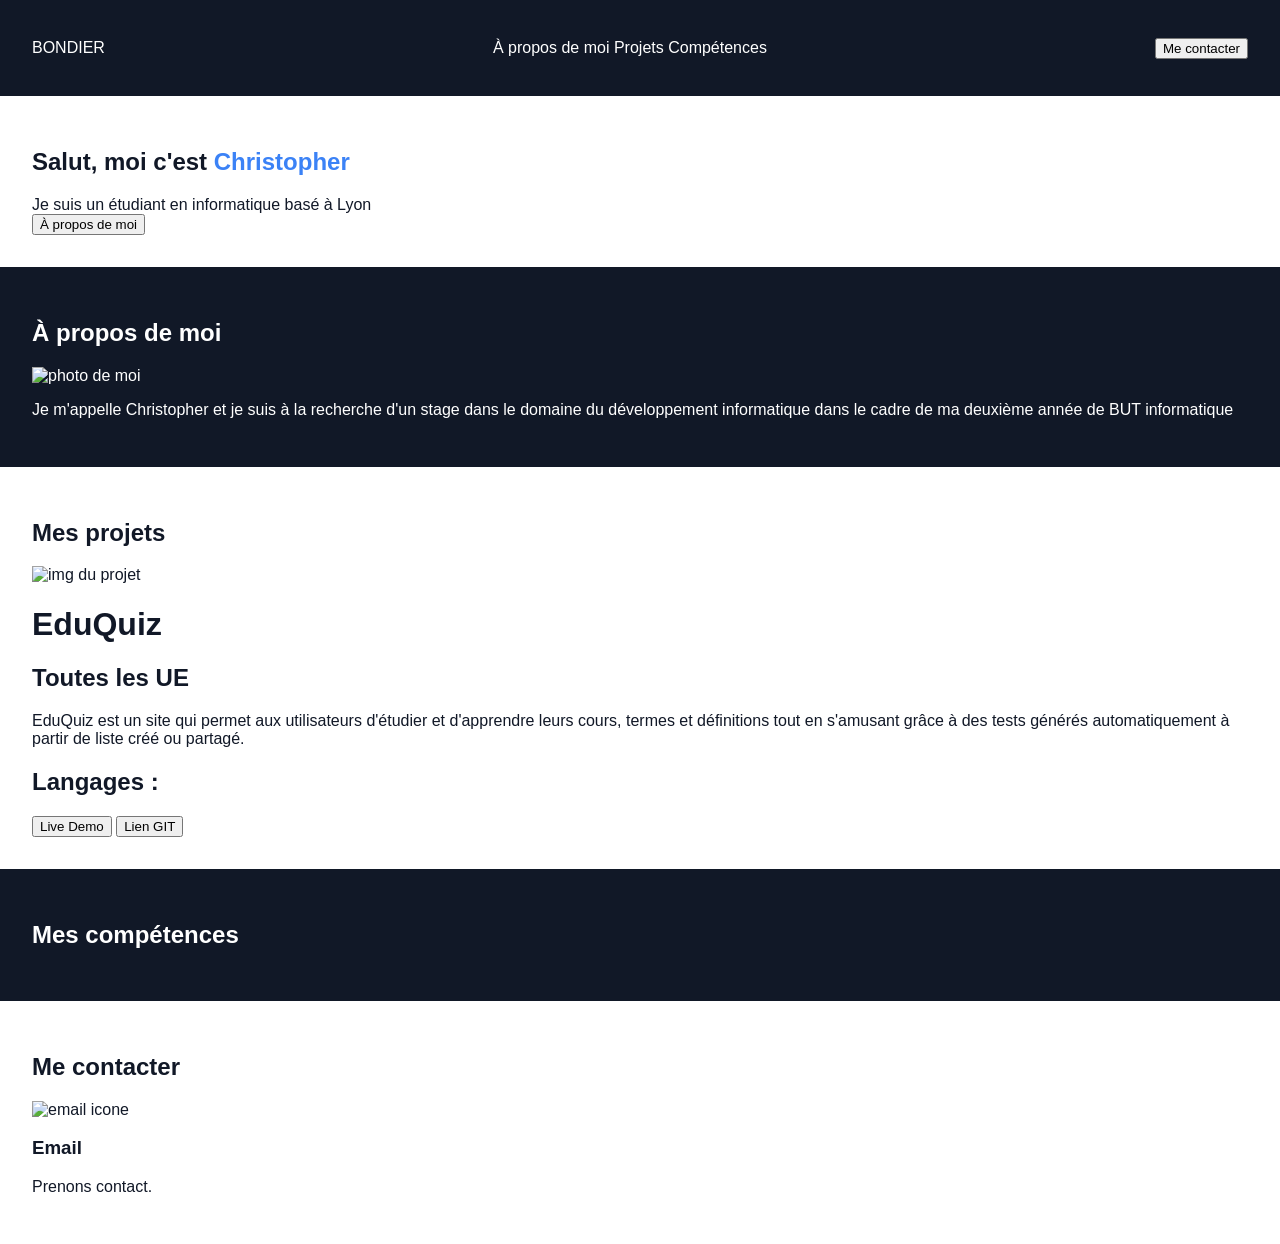
==== portfolio.html @ 9612231e "squelette" ====
<!DOCTYPE html>
<html lang="en">
<head>
    <meta charset="UTF-8">
    <link rel="icon" type="image/x-icon" href="logo.ico">
    <meta name="viewport" content="width=device-width, initial-scale=1.0">
    <link rel="stylesheet" href="style.css">
    <title>Christopher BONDIER</title>
</head>
<body>
    <div id="header" class="section">
        <div id="nom_header">
            <label>BONDIER</label>
        </div>
        <div id="lien_header">
            <label>À propos de moi</label>
            <label>Projets</label>
            <label>Compétences</label>
        </div>
        <div id="bouton_header">
            <button>Me contacter</button>
        </div>
    </div>

    <div id="presentation" class="section">
            <div>
                <div>
                    <h2>Salut, moi c'est <span class="blue">Christopher</span></h2>
                </div>
                <div>
                    Je suis un étudiant en informatique basé à Lyon
                </div>
                <div>
                    <button>À propos de moi</button>
                </div>
                
            </div>
    </div>

    <div id="a_propos" class="section">
        <h2>À propos de moi</h2>
        <div>
            <img alt="photo de moi">
            <p>Je m'appelle Christopher et je suis à la recherche d'un stage dans le domaine du développement informatique dans le cadre de ma deuxième année de BUT informatique </p>
        </div>
    </div>

    <div id="projets" class="section">
        <h2>Mes projets</h2>
        <div>
            <div class="projet">
                <img alt="img du projet">
                <h1>EduQuiz</h1>
                <h2>Toutes les UE</h2>
                <p>EduQuiz est un site qui permet aux utilisateurs d'étudier et d'apprendre leurs cours, termes et définitions tout en s'amusant grâce à des tests générés automatiquement à partir de liste créé ou partagé.</p>
                <div>
                    <h2>Langages :</h2>
                </div>
                <div>
                    <button>Live Demo</button>
                    <button>Lien GIT</button>
                </div>
            </div>
        </div>
    </div>

    <div id="competences" class="section">
        <h2>Mes compétences</h2>
    </div>
    
    <div id="contact" class="section">
        <h2>Me contacter</h2>
        <div>
            <div>
                <div>
                    <img alt="email icone">
                    <h3>Email</h3>
                </div>
                <p>Prenons contact.</p>
            </div>
        </div>

    </div>

</body>
</html>
---- style.css ----
:root {
  --color-white: #ffff;
  --color-dark-blue: #111827;
  --color-light-blue: #3b82f6;
}

body {
  padding: 0;
  margin: 0;
  font-family: "Arial", sans-serif;
}

.section:nth-child(odd) {
  background-color: var(--color-dark-blue);
  color: var(--color-white);
}

.section:nth-child(even) {
  background-color: var(--color-white);
  color: var(--color-dark-blue);
}

.section {
  padding: 2rem;
}

#header {
  display: flex;
  flex-direction: row;
  align-items: center;
  justify-content: space-between;
  height: 2rem;
}

.blue {
  color: var(--color-light-blue);
}
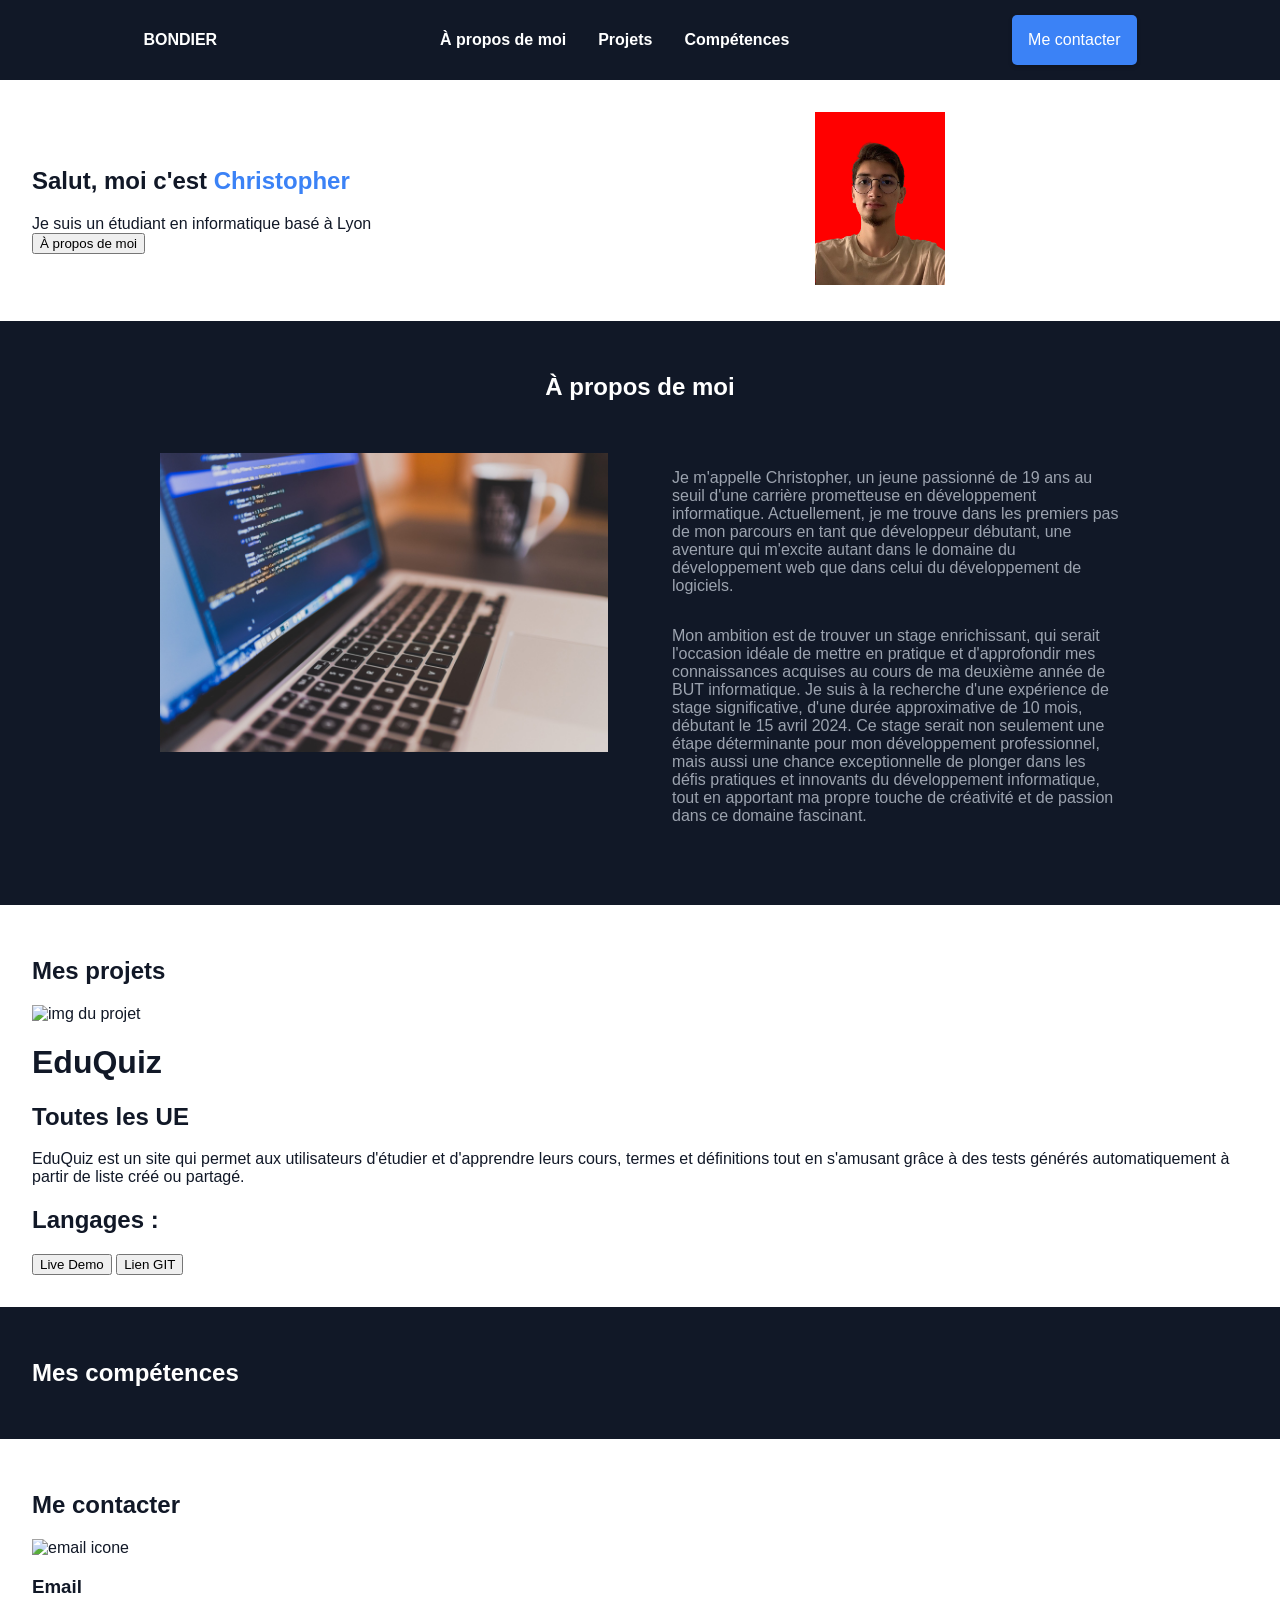
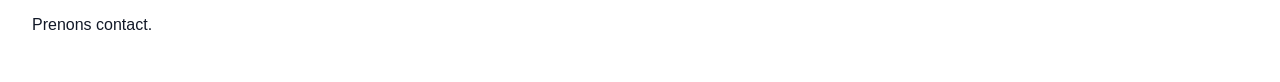
==== commit 45463200: "partie "a propos"" ====
--- a/portfolio.html
+++ b/portfolio.html
@@ -5,6 +5,7 @@
     <link rel="icon" type="image/x-icon" href="logo.ico">
     <meta name="viewport" content="width=device-width, initial-scale=1.0">
     <link rel="stylesheet" href="style.css">
+    <script src="portfolio.js" defer></script>
     <title>Christopher BONDIER</title>
 </head>
 <body>
@@ -13,9 +14,9 @@
             <label>BONDIER</label>
         </div>
         <div id="lien_header">
-            <label>À propos de moi</label>
-            <label>Projets</label>
-            <label>Compétences</label>
+            <label id="lien_a_propos">À propos de moi</label>
+            <label id="lien_projets">Projets</label>
+            <label id="lien_competences">Compétences</label>
         </div>
         <div id="bouton_header">
             <button>Me contacter</button>
@@ -23,7 +24,7 @@
     </div>
 
     <div id="presentation" class="section">
-            <div>
+            <div class="presentation_partie">
                 <div>
                     <h2>Salut, moi c'est <span class="blue">Christopher</span></h2>
                 </div>
@@ -35,13 +36,21 @@
                 </div>
                 
             </div>
+            <div class="presentation_partie">
+                <img src="moi.png" alt="image de moi" id="presentation_img">
+            </div>
     </div>
 
     <div id="a_propos" class="section">
         <h2>À propos de moi</h2>
         <div>
-            <img alt="photo de moi">
-            <p>Je m'appelle Christopher et je suis à la recherche d'un stage dans le domaine du développement informatique dans le cadre de ma deuxième année de BUT informatique </p>
+            <div>
+                <img alt="photo d'un ordinateur" src="coding-924920_1920.jpg" id="a_propos_img">
+            </div>
+            <divi id="a_propos_txt">
+                <p >Je m'appelle Christopher, un jeune passionné de 19 ans au seuil d'une carrière prometteuse en développement informatique. Actuellement, je me trouve dans les premiers pas de mon parcours en tant que développeur débutant, une aventure qui m'excite autant dans le domaine du développement web que dans celui du développement de logiciels.</p>
+                <p>Mon ambition est de trouver un stage enrichissant, qui serait l'occasion idéale de mettre en pratique et d'approfondir mes connaissances acquises au cours de ma deuxième année de BUT informatique. Je suis à la recherche d'une expérience de stage significative, d'une durée approximative de 10 mois, débutant le 15 avril 2024. Ce stage serait non seulement une étape déterminante pour mon développement professionnel, mais aussi une chance exceptionnelle de plonger dans les défis pratiques et innovants du développement informatique, tout en apportant ma propre touche de créativité et de passion dans ce domaine fascinant.</p>
+            </divi>     
         </div>
     </div>
 
--- a/style.css
+++ b/style.css
@@ -1,13 +1,27 @@
 :root {
   --color-white: #ffff;
   --color-dark-blue: #111827;
+  --color-blue: #1d4ed8;
   --color-light-blue: #3b82f6;
+  --color-grey: rgb(156 163 175);
+}
+
+html,
+body {
+  scroll-behavior: smooth;
 }
 
 body {
   padding: 0;
   margin: 0;
-  font-family: "Arial", sans-serif;
+  font-family: "ui-sans-serif", sans-serif;
+  width: 100%;
+}
+
+*,
+*::before,
+*::after {
+  box-sizing: border-box;
 }
 
 .section:nth-child(odd) {
@@ -28,10 +42,100 @@
   display: flex;
   flex-direction: row;
   align-items: center;
+  justify-content: space-around;
+  height: 5rem;
+  font-weight: bold;
+}
+
+#header > div > label:hover {
+  cursor: pointer;
+  color: var(--color-light-blue);
+}
+
+#bouton_header > button {
+  background-color: var(--color-light-blue);
+  border-radius: 5px;
+  padding: 1rem;
+  color: var(--color-white);
+  border: none;
+  font-size: 1rem;
+  transition: background-color 0.3s, box-shadow 0.3s;
+  box-shadow: 0 2px 4px rgba(0, 0, 0, 0.2);
+}
+
+#bouton_header > button:hover {
+  background-color: var(--color-blue);
+  box-shadow: 0 4px 8px rgba(0, 0, 0, 0.3);
+}
+
+#lien_header {
+  gap: 2rem;
+  display: flex;
   justify-content: space-between;
-  height: 2rem;
 }
 
 .blue {
   color: var(--color-light-blue);
 }
+
+#presentation {
+  display: flex;
+  flex-direction: row;
+  align-items: center;
+  justify-content: space-between;
+}
+
+#presentation_img {
+  width: 30%;
+  background-color: red;
+}
+
+#a_propos {
+  display: flex;
+  flex-direction: column;
+  align-items: center;
+  justify-content: center;
+}
+
+#a_propos > div {
+  display: grid;
+  grid-template-columns: 1fr 1fr;
+  max-width: 64rem;
+}
+
+#a_propos_txt {
+  display: flex;
+  flex-direction: column;
+  padding: 2rem;
+  margin-right: auto;
+  text-justify: auto;
+  color: var(--color-grey);
+}
+
+#a_propos_img {
+  width: 100%;
+  display: flex;
+  padding: 2rem;
+  margin-left: auto;
+}
+
+@media screen and (max-width: 1000px) {
+  #a_propos > div {
+    display: flex;
+    flex-direction: column;
+    align-items: center;
+    justify-content: center;
+  }
+
+  #a_propos_img {
+    margin-right: auto;
+    margin-left: auto;
+    width: 90%;
+    display: flex;
+    align-self: center;
+  }
+
+  #a_propos_txt {
+    width: 100%;
+  }
+}
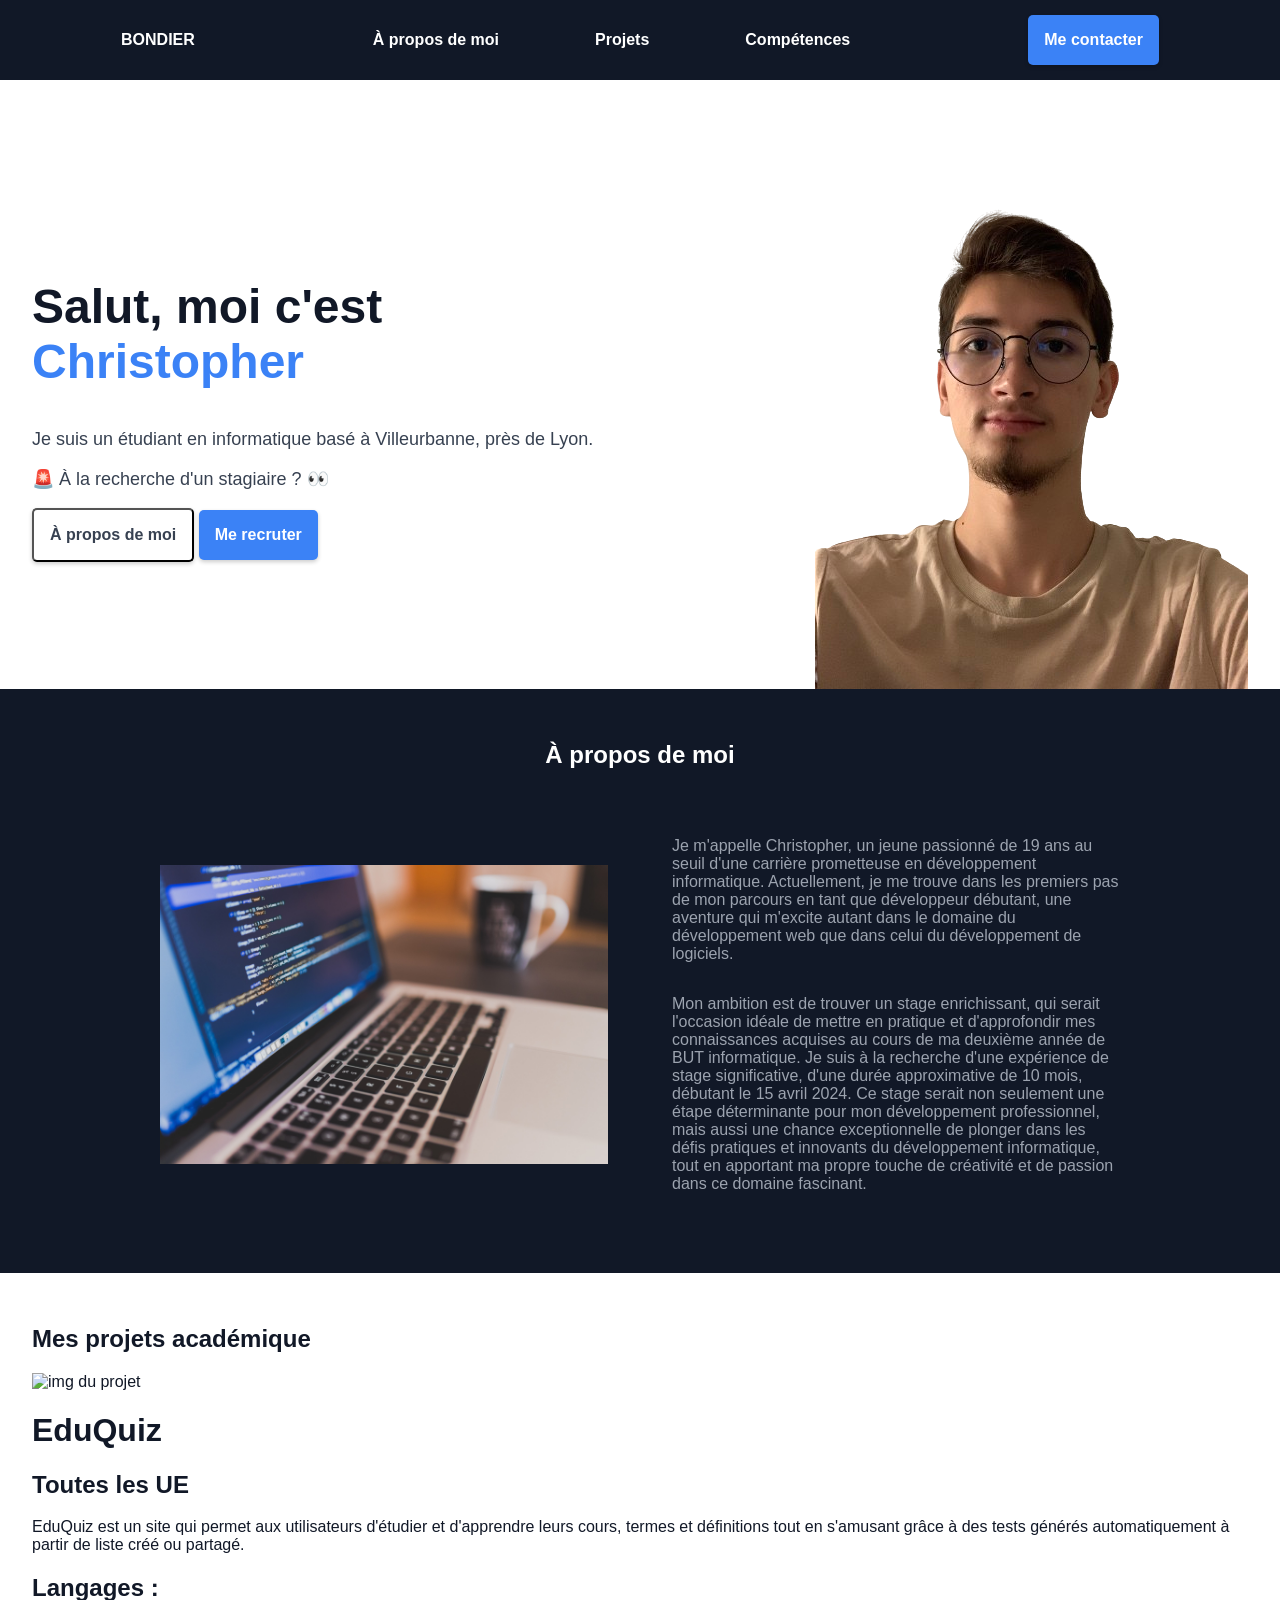
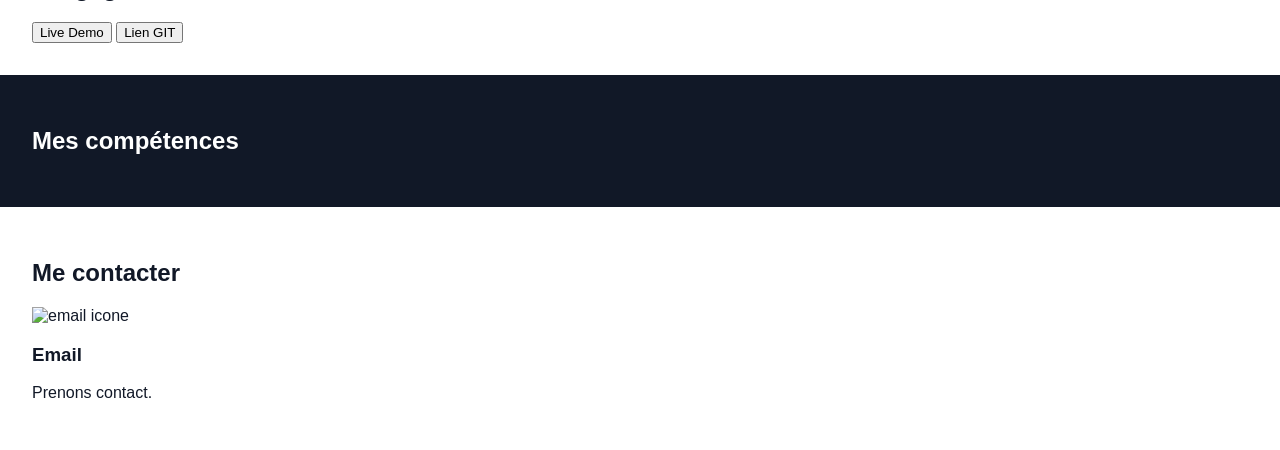
==== commit ce637861: "header responsive" ====
--- a/portfolio.html
+++ b/portfolio.html
@@ -1,95 +1,139 @@
 <!DOCTYPE html>
 <html lang="en">
-<head>
-    <meta charset="UTF-8">
-    <link rel="icon" type="image/x-icon" href="logo.ico">
-    <meta name="viewport" content="width=device-width, initial-scale=1.0">
-    <link rel="stylesheet" href="style.css">
+  <head>
+    <meta charset="UTF-8" />
+    <link rel="icon" type="image/x-icon" href="logo.ico" />
+    <meta name="viewport" content="width=device-width, initial-scale=1.0" />
+    <link rel="stylesheet" href="style.css" />
+    <link
+      rel="stylesheet"
+      type="text/css"
+      href="https://cdnjs.cloudflare.com/ajax/libs/font-awesome/6.1.2/css/all.min.css"
+    />
     <script src="portfolio.js" defer></script>
     <title>Christopher BONDIER</title>
-</head>
-<body>
+  </head>
+  <body>
     <div id="header" class="section">
-        <div id="nom_header">
-            <label>BONDIER</label>
+      <div id="nom_header">
+        <label>BONDIER</label>
+      </div>
+      <div id="lien_header">
+        <label class="lien_a_propos">À propos de moi</label>
+        <label class="lien_projets">Projets</label>
+        <label class="lien_competences">Compétences</label>
+      </div>
+      <div id="bouton_header">
+        <button class="lien_contact">Me contacter</button>
+      </div>
+      <div id="menu">
+        <i class="fa-solid fa-bars" id="menu-open"></i>
+        <div id="sidebar">
+          <i class="fa-solid fa-xmark" id="menu-close"></i>
+          <label class="lien_a_propos">À propos de moi</label>
+          <label class="lien_projets">Projets</label>
+          <label class="lien_competences">Compétences</label>
+          <button class="lien_contact">Me contacter</button>
         </div>
-        <div id="lien_header">
-            <label id="lien_a_propos">À propos de moi</label>
-            <label id="lien_projets">Projets</label>
-            <label id="lien_competences">Compétences</label>
-        </div>
-        <div id="bouton_header">
-            <button>Me contacter</button>
-        </div>
+      </div>
     </div>
 
     <div id="presentation" class="section">
-            <div class="presentation_partie">
-                <div>
-                    <h2>Salut, moi c'est <span class="blue">Christopher</span></h2>
-                </div>
-                <div>
-                    Je suis un étudiant en informatique basé à Lyon
-                </div>
-                <div>
-                    <button>À propos de moi</button>
-                </div>
-                
-            </div>
-            <div class="presentation_partie">
-                <img src="moi.png" alt="image de moi" id="presentation_img">
-            </div>
+      <div class="presentation_partie part_gauche">
+        <div>
+          <h2>Salut, moi c'est <span class="blue">Christopher</span></h2>
+        </div>
+        <div>
+          <p>
+            Je suis un étudiant en informatique basé à Villeurbanne, près de
+            Lyon.
+          </p>
+          <p>&#128680; À la recherche d'un stagiaire ? &#128064;</p>
+        </div>
+        <div>
+          <button id="bouton_presentation" class="lien_a_propos">
+            À propos de moi
+          </button>
+          <button id="me_recruter">Me recruter</button>
+        </div>
+      </div>
+      <img src="img/moi.png" alt="image de moi" id="presentation_img" />
     </div>
 
     <div id="a_propos" class="section">
-        <h2>À propos de moi</h2>
+      <h2>À propos de moi</h2>
+      <div id="a_propos_bas">
         <div>
-            <div>
-                <img alt="photo d'un ordinateur" src="coding-924920_1920.jpg" id="a_propos_img">
-            </div>
-            <divi id="a_propos_txt">
-                <p >Je m'appelle Christopher, un jeune passionné de 19 ans au seuil d'une carrière prometteuse en développement informatique. Actuellement, je me trouve dans les premiers pas de mon parcours en tant que développeur débutant, une aventure qui m'excite autant dans le domaine du développement web que dans celui du développement de logiciels.</p>
-                <p>Mon ambition est de trouver un stage enrichissant, qui serait l'occasion idéale de mettre en pratique et d'approfondir mes connaissances acquises au cours de ma deuxième année de BUT informatique. Je suis à la recherche d'une expérience de stage significative, d'une durée approximative de 10 mois, débutant le 15 avril 2024. Ce stage serait non seulement une étape déterminante pour mon développement professionnel, mais aussi une chance exceptionnelle de plonger dans les défis pratiques et innovants du développement informatique, tout en apportant ma propre touche de créativité et de passion dans ce domaine fascinant.</p>
-            </divi>     
+          <img
+            alt="photo d'un ordinateur"
+            src="img/coding-924920_1920.jpg"
+            id="a_propos_img"
+          />
         </div>
+        <div id="a_propos_txt">
+          <p>
+            Je m'appelle Christopher, un jeune passionné de 19 ans au seuil
+            d'une carrière prometteuse en développement informatique.
+            Actuellement, je me trouve dans les premiers pas de mon parcours en
+            tant que développeur débutant, une aventure qui m'excite autant dans
+            le domaine du développement web que dans celui du développement de
+            logiciels.
+          </p>
+          <p>
+            Mon ambition est de trouver un stage enrichissant, qui serait
+            l'occasion idéale de mettre en pratique et d'approfondir mes
+            connaissances acquises au cours de ma deuxième année de BUT
+            informatique. Je suis à la recherche d'une expérience de stage
+            significative, d'une durée approximative de 10 mois, débutant le 15
+            avril 2024. Ce stage serait non seulement une étape déterminante
+            pour mon développement professionnel, mais aussi une chance
+            exceptionnelle de plonger dans les défis pratiques et innovants du
+            développement informatique, tout en apportant ma propre touche de
+            créativité et de passion dans ce domaine fascinant.
+          </p>
+        </div>
+      </div>
     </div>
 
     <div id="projets" class="section">
-        <h2>Mes projets</h2>
-        <div>
-            <div class="projet">
-                <img alt="img du projet">
-                <h1>EduQuiz</h1>
-                <h2>Toutes les UE</h2>
-                <p>EduQuiz est un site qui permet aux utilisateurs d'étudier et d'apprendre leurs cours, termes et définitions tout en s'amusant grâce à des tests générés automatiquement à partir de liste créé ou partagé.</p>
-                <div>
-                    <h2>Langages :</h2>
-                </div>
-                <div>
-                    <button>Live Demo</button>
-                    <button>Lien GIT</button>
-                </div>
-            </div>
+      <h2>Mes projets académique</h2>
+      <div>
+        <div class="projet">
+          <img alt="img du projet" />
+          <h1>EduQuiz</h1>
+          <h2>Toutes les UE</h2>
+          <p>
+            EduQuiz est un site qui permet aux utilisateurs d'étudier et
+            d'apprendre leurs cours, termes et définitions tout en s'amusant
+            grâce à des tests générés automatiquement à partir de liste créé ou
+            partagé.
+          </p>
+          <div>
+            <h2>Langages :</h2>
+          </div>
+          <div>
+            <button>Live Demo</button>
+            <button>Lien GIT</button>
+          </div>
         </div>
+      </div>
     </div>
 
     <div id="competences" class="section">
-        <h2>Mes compétences</h2>
-    </div>
-    
-    <div id="contact" class="section">
-        <h2>Me contacter</h2>
-        <div>
-            <div>
-                <div>
-                    <img alt="email icone">
-                    <h3>Email</h3>
-                </div>
-                <p>Prenons contact.</p>
-            </div>
-        </div>
-
+      <h2>Mes compétences</h2>
     </div>
 
-</body>
-</html>+    <div id="contact" class="section">
+      <h2>Me contacter</h2>
+      <div>
+        <div>
+          <div>
+            <img alt="email icone" />
+            <h3>Email</h3>
+          </div>
+          <p>Prenons contact.</p>
+        </div>
+      </div>
+    </div>
+  </body>
+</html>
--- a/style.css
+++ b/style.css
@@ -4,6 +4,7 @@
   --color-blue: #1d4ed8;
   --color-light-blue: #3b82f6;
   --color-grey: rgb(156 163 175);
+  --color-dark-grey: rgb(55 65 81);
 }
 
 html,
@@ -47,11 +48,15 @@
   font-weight: bold;
 }
 
+#menu-close:hover,
+#sidebar > label:hover,
 #header > div > label:hover {
   cursor: pointer;
   color: var(--color-light-blue);
 }
 
+#sidebar > button,
+#me_recruter,
 #bouton_header > button {
   background-color: var(--color-light-blue);
   border-radius: 5px;
@@ -61,15 +66,37 @@
   font-size: 1rem;
   transition: background-color 0.3s, box-shadow 0.3s;
   box-shadow: 0 2px 4px rgba(0, 0, 0, 0.2);
-}
-
+  font-weight: bold;
+}
+
+#sidebar > button:hover,
+#me_recruter:hover,
 #bouton_header > button:hover {
   background-color: var(--color-blue);
   box-shadow: 0 4px 8px rgba(0, 0, 0, 0.3);
+  cursor: pointer;
+}
+
+#bouton_presentation {
+  background-color: var(--color-white);
+  border-radius: 5px;
+  padding: 1rem;
+  color: var(--color-dark-grey);
+  font-size: 1rem;
+  transition: background-color 0.3s, box-shadow 0.3s;
+  box-shadow: 0 2px 4px rgba(0, 0, 0, 0.2);
+  font-weight: bold;
+}
+
+#bouton_presentation:hover {
+  background-color: var(--color-dark-blue);
+  box-shadow: 0 4px 8px rgba(0, 0, 0, 0.3);
+  cursor: pointer;
+  color: var(--color-white);
 }
 
 #lien_header {
-  gap: 2rem;
+  gap: 6rem;
   display: flex;
   justify-content: space-between;
 }
@@ -82,12 +109,27 @@
   display: flex;
   flex-direction: row;
   align-items: center;
-  justify-content: space-between;
-}
-
-#presentation_img {
-  width: 30%;
-  background-color: red;
+  justify-content: center;
+  padding-bottom: 0;
+  gap: 10rem;
+}
+
+.presentation_partie {
+  gap: 3rem;
+}
+
+.presentation_partie > div > h2 {
+  font-size: bold;
+  font-size: 3rem;
+}
+
+.presentation_partie > div > p {
+  color: var(--color-dark-grey);
+  font-size: 1.125rem;
+}
+
+.part_droite {
+  margin-top: auto;
 }
 
 #a_propos {
@@ -119,7 +161,46 @@
   margin-left: auto;
 }
 
-@media screen and (max-width: 1000px) {
+#a_propos_bas {
+  display: flex;
+  align-items: center;
+  justify-content: center;
+}
+
+#menu {
+  display: none;
+}
+
+#sidebar {
+  position: fixed;
+  top: 0;
+  right: -100%; /* Sidebar initialement cachée */
+  width: 75%; /* 3/4 de la largeur de l'écran */
+  height: 100%;
+  background: var(--color-dark-blue);
+  z-index: 1000;
+  transition: right 0.3s ease;
+  display: flex;
+  flex-direction: column;
+  align-items: center;
+  padding: 20px;
+}
+
+#menu-open {
+  cursor: pointer;
+}
+
+#menu-close {
+  cursor: pointer;
+  align-self: flex-end;
+}
+@media screen and (max-width: 1024px) {
+  #presentation {
+    display: flex;
+    flex-direction: column;
+    gap: 2rem;
+  }
+
   #a_propos > div {
     display: flex;
     flex-direction: column;
@@ -130,7 +211,7 @@
   #a_propos_img {
     margin-right: auto;
     margin-left: auto;
-    width: 90%;
+    width: 100%;
     display: flex;
     align-self: center;
   }
@@ -138,4 +219,26 @@
   #a_propos_txt {
     width: 100%;
   }
-}
+
+  #lien_header,
+  #bouton_header {
+    display: none;
+  }
+
+  #header {
+    justify-content: space-between;
+  }
+  #menu {
+    display: block;
+  }
+
+  #presentation_img {
+    width: 80%;
+  }
+
+  #sidebar {
+    display: flex;
+    flex-direction: column;
+    gap: 2rem;
+  }
+}
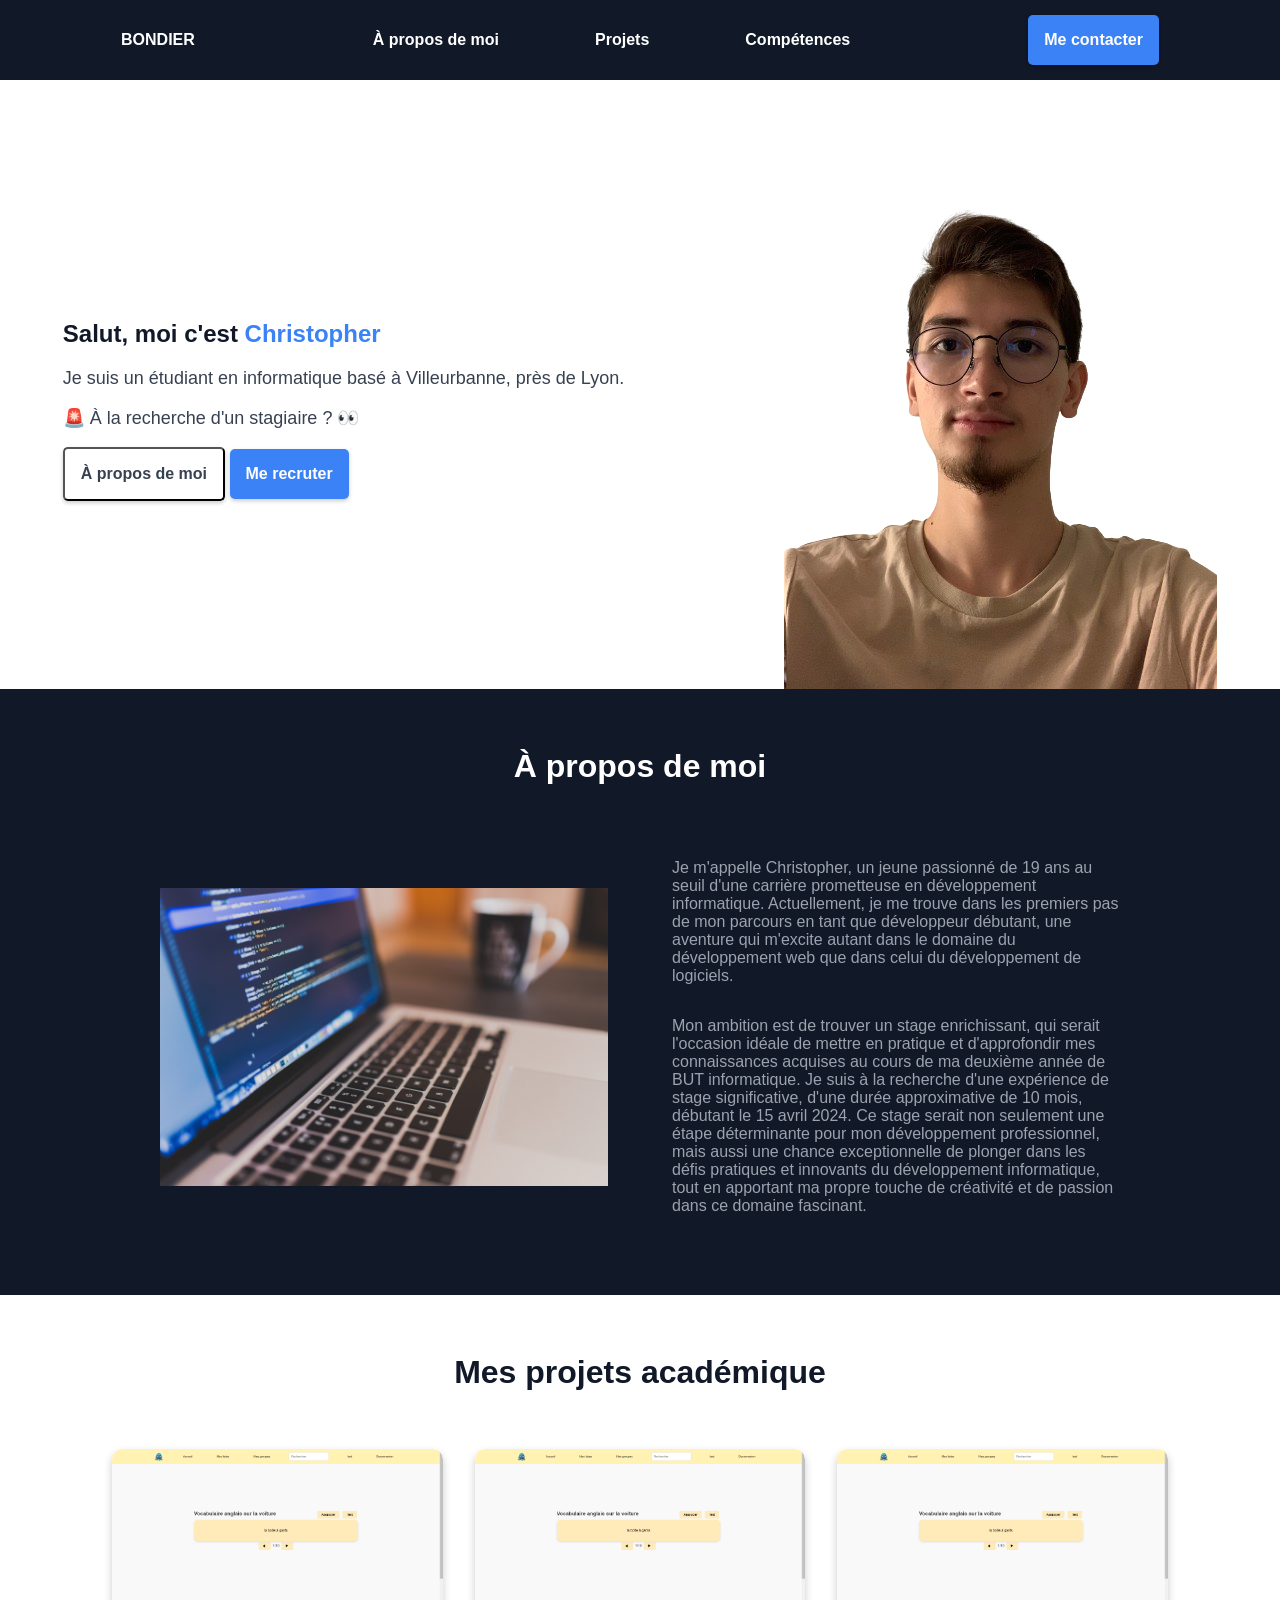
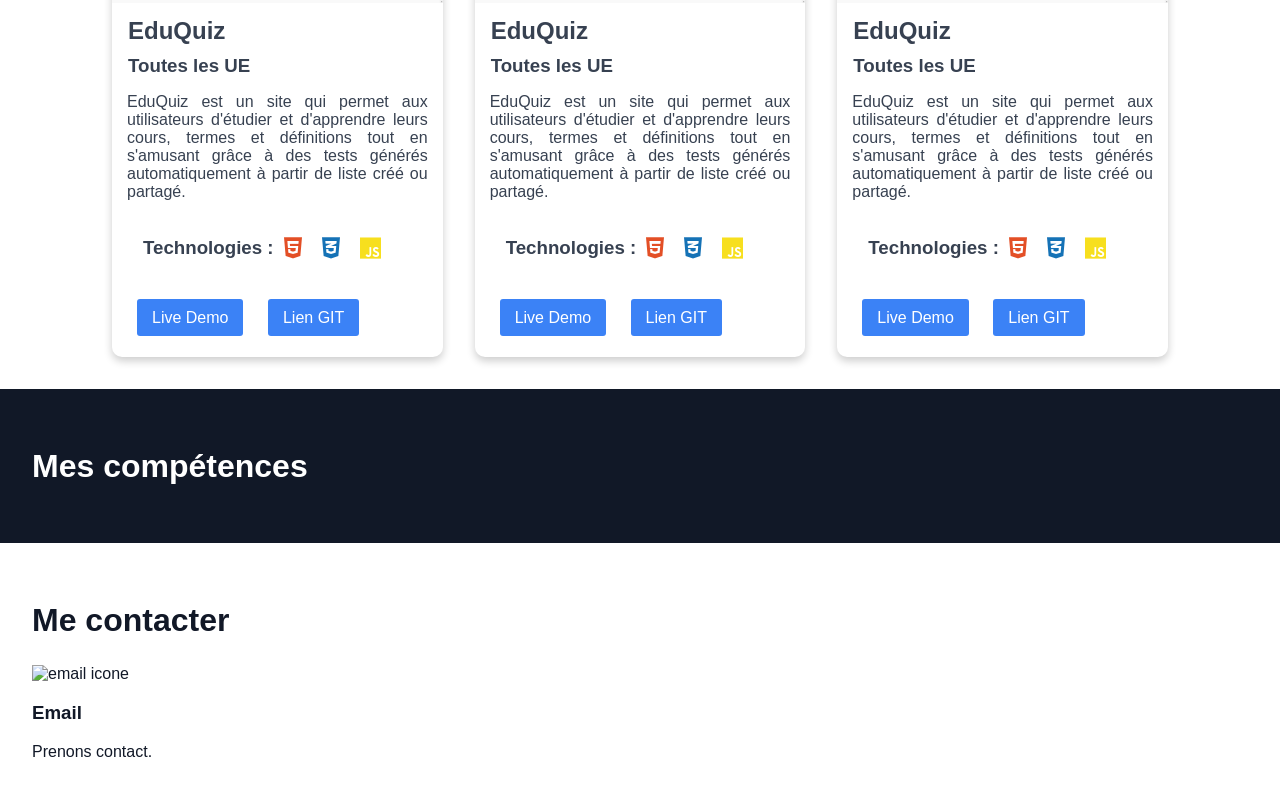
==== commit 20bb2c4e: "Partie mes projets" ====
--- a/portfolio.html
+++ b/portfolio.html
@@ -61,7 +61,7 @@
     </div>
 
     <div id="a_propos" class="section">
-      <h2>À propos de moi</h2>
+      <h2 class="titre_section">À propos de moi</h2>
       <div id="a_propos_bas">
         <div>
           <img
@@ -96,35 +96,97 @@
     </div>
 
     <div id="projets" class="section">
-      <h2>Mes projets académique</h2>
-      <div>
+      <h2 class="titre_section">Mes projets académique</h2>
+      <div id="projet_container">
         <div class="projet">
-          <img alt="img du projet" />
-          <h1>EduQuiz</h1>
-          <h2>Toutes les UE</h2>
+          <img alt="img du projet" src="img/eduquiz.png" class="projet_img" />
+          <h2>EduQuiz</h2>
+          <h3>Toutes les UE</h3>
           <p>
             EduQuiz est un site qui permet aux utilisateurs d'étudier et
             d'apprendre leurs cours, termes et définitions tout en s'amusant
             grâce à des tests générés automatiquement à partir de liste créé ou
             partagé.
           </p>
-          <div>
-            <h2>Langages :</h2>
-          </div>
-          <div>
-            <button>Live Demo</button>
-            <button>Lien GIT</button>
+          <div class="projet_techno">
+            <h3>Technologies :</h3>
+            <i class="fa-brands fa-html5 html-icon"></i>
+            <i class="fa-brands fa-css3-alt css-icon"></i>
+            <i class="fa-brands fa-js js-icon"></i>
+          </div>
+          <div>
+            <a href="https://eduquiz.fun" target="_blank">Live Demo</a>
+            <a
+              href="https://forge.univ-lyon1.fr/p2200790/sae_s3"
+              target="_blank"
+            >
+              Lien GIT</a
+            >
+          </div>
+        </div>
+
+        <div class="projet">
+          <img alt="img du projet" src="img/eduquiz.png" class="projet_img" />
+          <h2>EduQuiz</h2>
+          <h3>Toutes les UE</h3>
+          <p>
+            EduQuiz est un site qui permet aux utilisateurs d'étudier et
+            d'apprendre leurs cours, termes et définitions tout en s'amusant
+            grâce à des tests générés automatiquement à partir de liste créé ou
+            partagé.
+          </p>
+          <div class="projet_techno">
+            <h3>Technologies :</h3>
+            <i class="fa-brands fa-html5 html-icon"></i>
+            <i class="fa-brands fa-css3-alt css-icon"></i>
+            <i class="fa-brands fa-js js-icon"></i>
+          </div>
+          <div>
+            <a href="https://eduquiz.fun" target="_blank">Live Demo</a>
+            <a
+              href="https://forge.univ-lyon1.fr/p2200790/sae_s3"
+              target="_blank"
+            >
+              Lien GIT</a
+            >
+          </div>
+        </div>
+
+        <div class="projet">
+          <img alt="img du projet" src="img/eduquiz.png" class="projet_img" />
+          <h2>EduQuiz</h2>
+          <h3>Toutes les UE</h3>
+          <p>
+            EduQuiz est un site qui permet aux utilisateurs d'étudier et
+            d'apprendre leurs cours, termes et définitions tout en s'amusant
+            grâce à des tests générés automatiquement à partir de liste créé ou
+            partagé.
+          </p>
+          <div class="projet_techno">
+            <h3>Technologies :</h3>
+            <i class="fa-brands fa-html5 html-icon"></i>
+            <i class="fa-brands fa-css3-alt css-icon"></i>
+            <i class="fa-brands fa-js js-icon"></i>
+          </div>
+          <div>
+            <a href="https://eduquiz.fun" target="_blank">Live Demo</a>
+            <a
+              href="https://forge.univ-lyon1.fr/p2200790/sae_s3"
+              target="_blank"
+            >
+              Lien GIT</a
+            >
           </div>
         </div>
       </div>
     </div>
 
     <div id="competences" class="section">
-      <h2>Mes compétences</h2>
+      <h2 class="titre_section">Mes compétences</h2>
     </div>
 
     <div id="contact" class="section">
-      <h2>Me contacter</h2>
+      <h2 class="titre_section">Me contacter</h2>
       <div>
         <div>
           <div>
--- a/style.css
+++ b/style.css
@@ -105,6 +105,11 @@
   color: var(--color-light-blue);
 }
 
+.titre_section {
+  font-size: bold;
+  font-size: 2rem;
+}
+
 #presentation {
   display: flex;
   flex-direction: row;
@@ -116,11 +121,6 @@
 
 .presentation_partie {
   gap: 3rem;
-}
-
-.presentation_partie > div > h2 {
-  font-size: bold;
-  font-size: 3rem;
 }
 
 .presentation_partie > div > p {
@@ -174,8 +174,8 @@
 #sidebar {
   position: fixed;
   top: 0;
-  right: -100%; /* Sidebar initialement cachée */
-  width: 75%; /* 3/4 de la largeur de l'écran */
+  right: -100%;
+  width: 75%;
   height: 100%;
   background: var(--color-dark-blue);
   z-index: 1000;
@@ -194,6 +194,117 @@
   cursor: pointer;
   align-self: flex-end;
 }
+
+/* PROJETS */
+
+#projets {
+  display: flex;
+  flex-direction: column;
+  align-items: center;
+  justify-content: center;
+  gap: 2rem;
+}
+
+#projet_container {
+  display: grid;
+  grid-template-columns: 1fr 1fr 1fr;
+  gap: 2rem;
+  padding-left: 5rem;
+  padding-right: 5rem;
+}
+
+.projet {
+  background-color: var(--color-dark-blue);
+  color: var(--color-white);
+  border-radius: 10px;
+}
+
+.projet_img {
+  width: 100%;
+}
+
+.projet {
+  background-color: var(--color-white);
+  color: var(--color-dark-grey);
+  border-radius: 10px;
+  box-shadow: 0 4px 8px rgba(0, 0, 0, 0.2);
+  overflow: hidden;
+  transition: transform 0.3s ease, box-shadow 0.3s ease;
+}
+
+.projet:hover {
+  transform: translateY(-5px);
+  box-shadow: 0 6px 12px rgba(0, 0, 0, 0.3);
+}
+
+.projet_img {
+  width: 100%;
+  border-top-left-radius: 10px;
+  border-top-right-radius: 10px;
+  height: auto;
+}
+
+.projet h1,
+.projet h2,
+.projet h3 {
+  margin: 10px 0;
+  padding-left: 1rem;
+}
+
+.projet p {
+  padding: 0 15px;
+  text-align: justify;
+}
+
+.projet div {
+  padding: 10px 15px;
+  margin-bottom: 20px;
+}
+
+.projet a {
+  text-decoration: none;
+  margin: 10px;
+  padding: 10px 15px;
+  background-color: var(--color-light-blue);
+  color: var(--color-white);
+  border: none;
+  border-radius: 3px;
+  cursor: pointer;
+  transition: background-color 0.3s ease;
+}
+
+.projet a:hover {
+  background-color: var(--color-blue);
+}
+
+.projet_techno {
+  display: flex;
+  align-items: center;
+  gap: 10px;
+}
+
+.projet_techno > h3 {
+  font-weight: bold;
+}
+
+.fa-brands {
+  font-size: 1.5rem;
+  margin-right: 10px;
+  color: var(--color-dark-blue);
+}
+
+.html-icon {
+  color: #e34f26;
+}
+
+.css-icon {
+  color: #1572b6;
+}
+
+.js-icon {
+  color: #f7df1e;
+}
+
 @media screen and (max-width: 1024px) {
   #presentation {
     display: flex;
@@ -241,4 +352,11 @@
     flex-direction: column;
     gap: 2rem;
   }
-}
+
+  #projet_container {
+    display: flex;
+    flex-direction: column;
+    padding-left: 0;
+    padding-right: 0;
+  }
+}
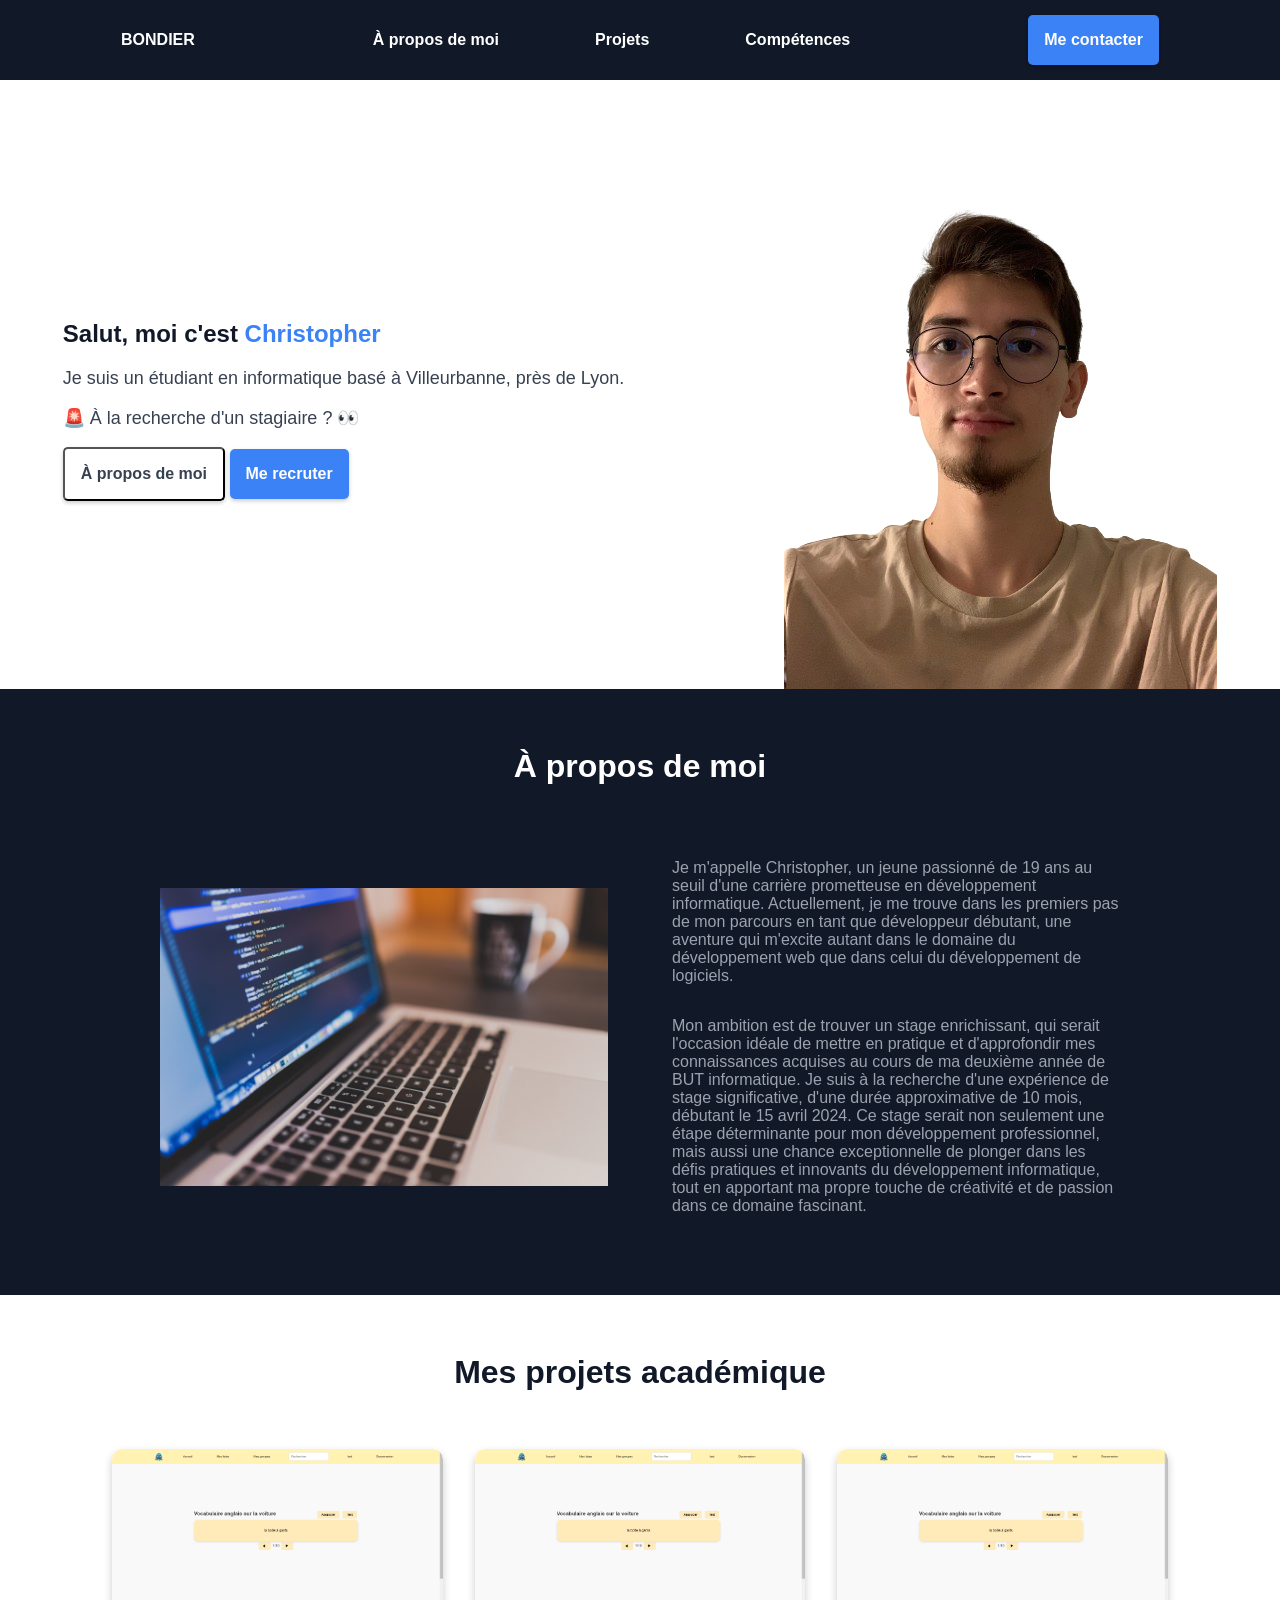
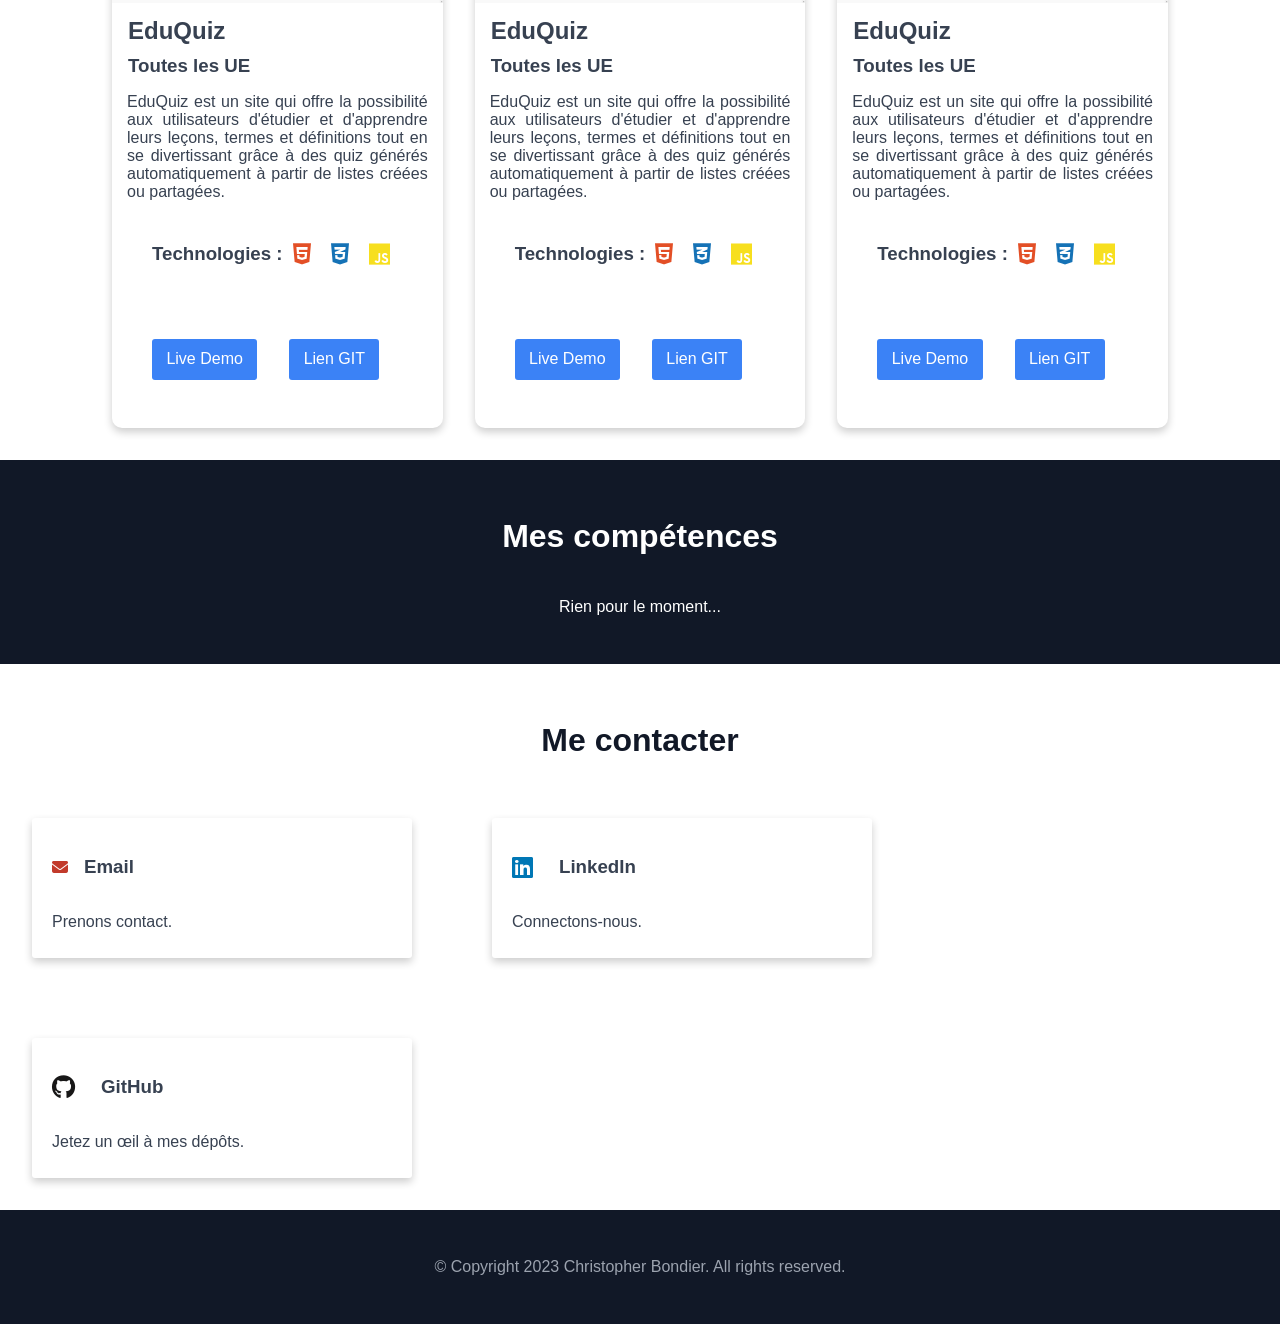
==== commit f910cabb: "Partie contact" ====
--- a/portfolio.html
+++ b/portfolio.html
@@ -103,10 +103,10 @@
           <h2>EduQuiz</h2>
           <h3>Toutes les UE</h3>
           <p>
-            EduQuiz est un site qui permet aux utilisateurs d'étudier et
-            d'apprendre leurs cours, termes et définitions tout en s'amusant
-            grâce à des tests générés automatiquement à partir de liste créé ou
-            partagé.
+            EduQuiz est un site qui offre la possibilité aux utilisateurs
+            d'étudier et d'apprendre leurs leçons, termes et définitions tout en
+            se divertissant grâce à des quiz générés automatiquement à partir de
+            listes créées ou partagées.
           </p>
           <div class="projet_techno">
             <h3>Technologies :</h3>
@@ -114,7 +114,7 @@
             <i class="fa-brands fa-css3-alt css-icon"></i>
             <i class="fa-brands fa-js js-icon"></i>
           </div>
-          <div>
+          <div class="projet_a">
             <a href="https://eduquiz.fun" target="_blank">Live Demo</a>
             <a
               href="https://forge.univ-lyon1.fr/p2200790/sae_s3"
@@ -130,10 +130,10 @@
           <h2>EduQuiz</h2>
           <h3>Toutes les UE</h3>
           <p>
-            EduQuiz est un site qui permet aux utilisateurs d'étudier et
-            d'apprendre leurs cours, termes et définitions tout en s'amusant
-            grâce à des tests générés automatiquement à partir de liste créé ou
-            partagé.
+            EduQuiz est un site qui offre la possibilité aux utilisateurs
+            d'étudier et d'apprendre leurs leçons, termes et définitions tout en
+            se divertissant grâce à des quiz générés automatiquement à partir de
+            listes créées ou partagées.
           </p>
           <div class="projet_techno">
             <h3>Technologies :</h3>
@@ -141,7 +141,7 @@
             <i class="fa-brands fa-css3-alt css-icon"></i>
             <i class="fa-brands fa-js js-icon"></i>
           </div>
-          <div>
+          <div class="projet_a">
             <a href="https://eduquiz.fun" target="_blank">Live Demo</a>
             <a
               href="https://forge.univ-lyon1.fr/p2200790/sae_s3"
@@ -157,10 +157,10 @@
           <h2>EduQuiz</h2>
           <h3>Toutes les UE</h3>
           <p>
-            EduQuiz est un site qui permet aux utilisateurs d'étudier et
-            d'apprendre leurs cours, termes et définitions tout en s'amusant
-            grâce à des tests générés automatiquement à partir de liste créé ou
-            partagé.
+            EduQuiz est un site qui offre la possibilité aux utilisateurs
+            d'étudier et d'apprendre leurs leçons, termes et définitions tout en
+            se divertissant grâce à des quiz générés automatiquement à partir de
+            listes créées ou partagées.
           </p>
           <div class="projet_techno">
             <h3>Technologies :</h3>
@@ -168,7 +168,7 @@
             <i class="fa-brands fa-css3-alt css-icon"></i>
             <i class="fa-brands fa-js js-icon"></i>
           </div>
-          <div>
+          <div class="projet_a">
             <a href="https://eduquiz.fun" target="_blank">Live Demo</a>
             <a
               href="https://forge.univ-lyon1.fr/p2200790/sae_s3"
@@ -183,19 +183,40 @@
 
     <div id="competences" class="section">
       <h2 class="titre_section">Mes compétences</h2>
+      <p>Rien pour le moment...</p>
     </div>
 
     <div id="contact" class="section">
       <h2 class="titre_section">Me contacter</h2>
-      <div>
-        <div>
+      <div class="contact_container">
+        <div class="un_contact lien_email">
           <div>
-            <img alt="email icone" />
+            <i class="fa-solid fa-envelope email-icon"></i>
             <h3>Email</h3>
           </div>
           <p>Prenons contact.</p>
         </div>
-      </div>
+
+        <div class="un_contact lien_linkedin">
+          <div>
+            <i class="fa-brands fa-linkedin linkedin-icon"></i>
+            <h3>LinkedIn</h3>
+          </div>
+          <p>Connectons-nous.</p>
+        </div>
+
+        <div class="un_contact lien_github">
+          <div>
+            <i class="fa-brands fa-github github-icon"></i>
+            <h3>GitHub</h3>
+          </div>
+          <p>Jetez un œil à mes dépôts.</p>
+        </div>
+      </div>
+    </div>
+
+    <div class="section" id="footer">
+      <p>© Copyright 2023 Christopher Bondier. All rights reserved.</p>
     </div>
   </body>
 </html>
--- a/style.css
+++ b/style.css
@@ -257,14 +257,14 @@
 }
 
 .projet div {
-  padding: 10px 15px;
-  margin-bottom: 20px;
+  padding: 1rem 1.5rem;
+  margin-bottom: 1rem;
 }
 
 .projet a {
   text-decoration: none;
-  margin: 10px;
-  padding: 10px 15px;
+  margin: 1rem;
+  padding: 0.7rem 0.9rem;
   background-color: var(--color-light-blue);
   color: var(--color-white);
   border: none;
@@ -273,6 +273,10 @@
   transition: background-color 0.3s ease;
 }
 
+.projet_a {
+  display: flex;
+}
+
 .projet a:hover {
   background-color: var(--color-blue);
 }
@@ -303,6 +307,73 @@
 
 .js-icon {
   color: #f7df1e;
+}
+
+#contact {
+  display: flex;
+  flex-direction: column;
+  align-items: center;
+  justify-content: center;
+  gap: 2rem;
+}
+
+.contact_container {
+  display: flex;
+  flex-wrap: wrap;
+  flex-direction: row;
+  gap: 5rem;
+}
+
+.un_contact {
+  position: relative;
+  overflow: hidden;
+  padding: 1.25rem;
+  width: 380px;
+  height: 140px;
+  background-color: var(--color-white);
+  color: var(--color-dark-grey);
+  border-radius: 3px;
+  box-shadow: 0 4px 8px rgba(0, 0, 0, 0.2);
+  overflow: hidden;
+  transition: transform 0.3s ease, box-shadow 0.3s ease;
+  cursor: pointer;
+}
+
+.un_contact > div {
+  display: flex;
+  flex-direction: row;
+  align-items: center;
+  gap: 1rem;
+}
+
+.email-icon {
+  color: #c23a2b;
+}
+
+.linkedin-icon {
+  color: #0077b5;
+}
+
+.github-icon {
+  color: #181717;
+}
+
+#footer {
+  display: flex;
+  align-items: center;
+  justify-content: center;
+  color: var(--color-grey);
+}
+.un_contact:hover {
+  transform: scale(1.05);
+  box-shadow: 0 0 15px var(--color-light-blue);
+}
+
+#competences {
+  display: flex;
+  flex-direction: column;
+  justify-content: center;
+  align-items: center;
 }
 
 @media screen and (max-width: 1024px) {
@@ -359,4 +430,9 @@
     padding-left: 0;
     padding-right: 0;
   }
-}
+
+  .contact_container {
+    flex-direction: column;
+    gap: 2rem;
+  }
+}
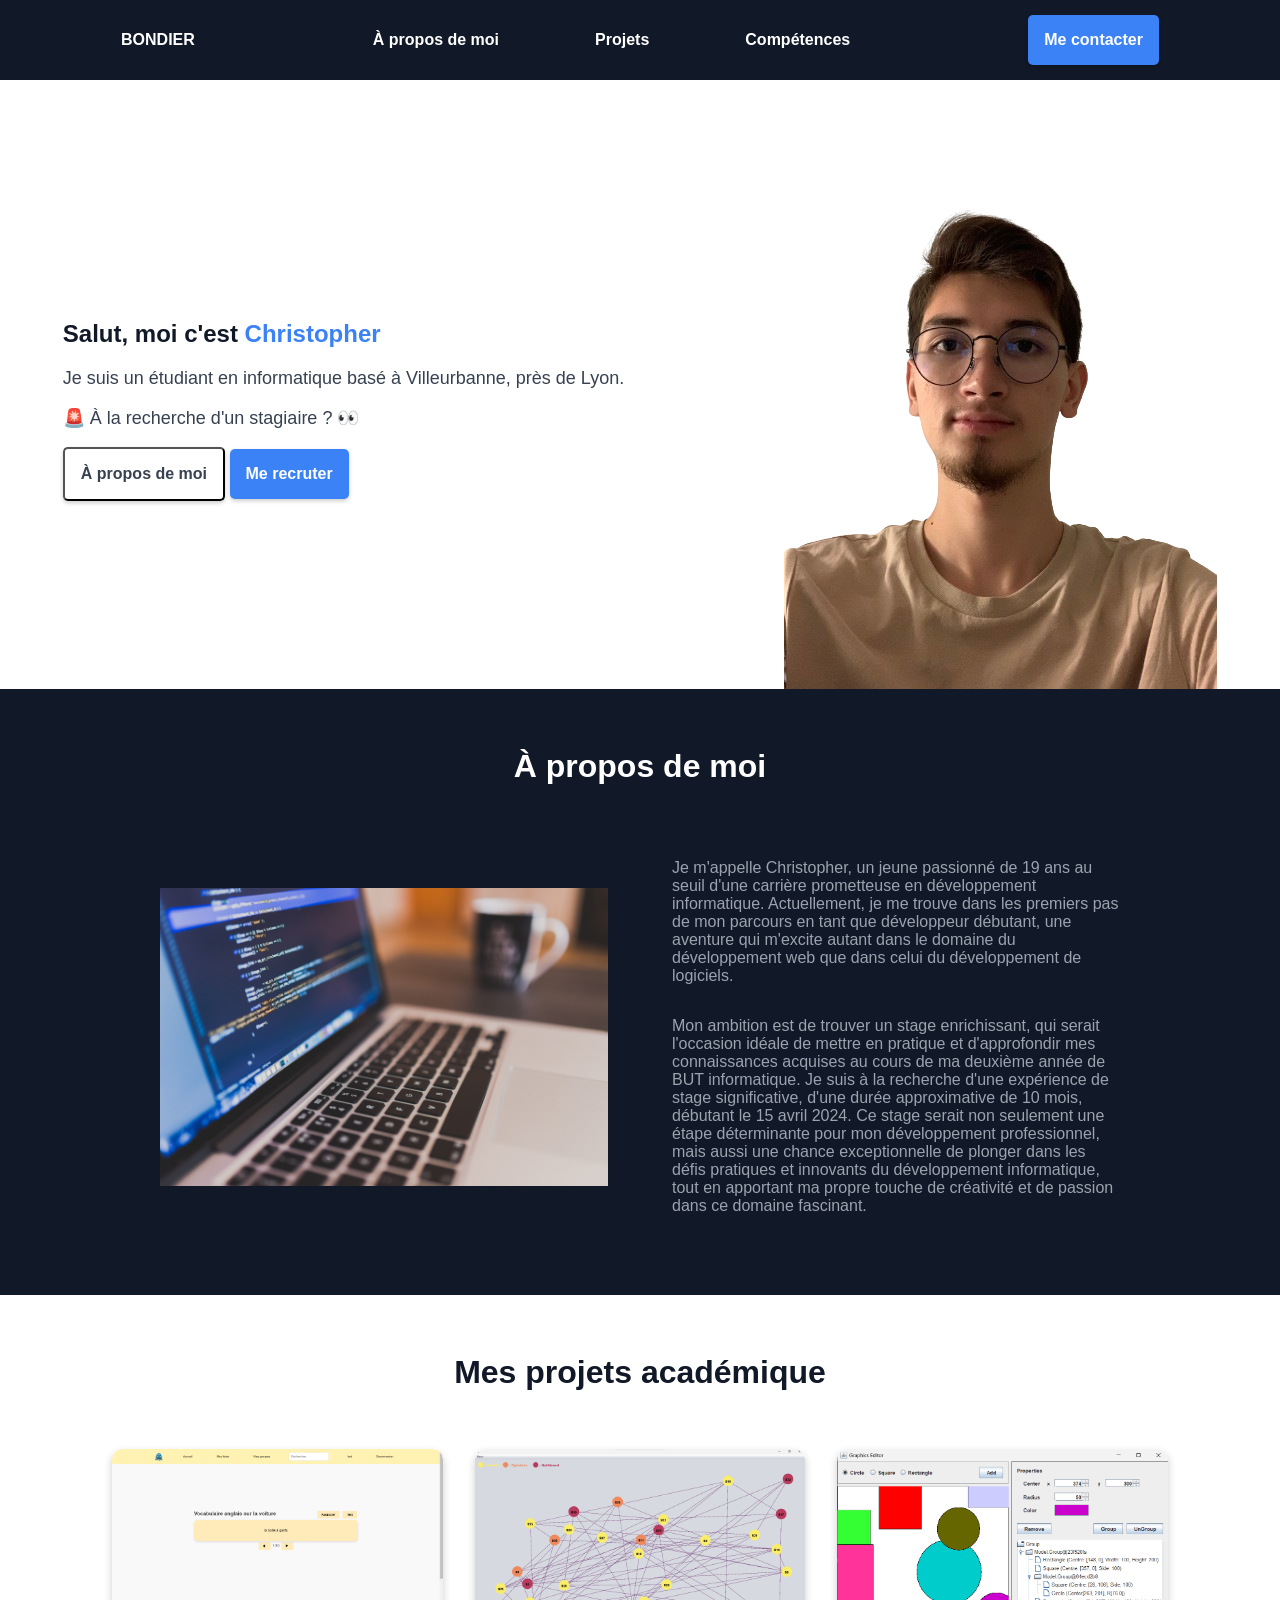
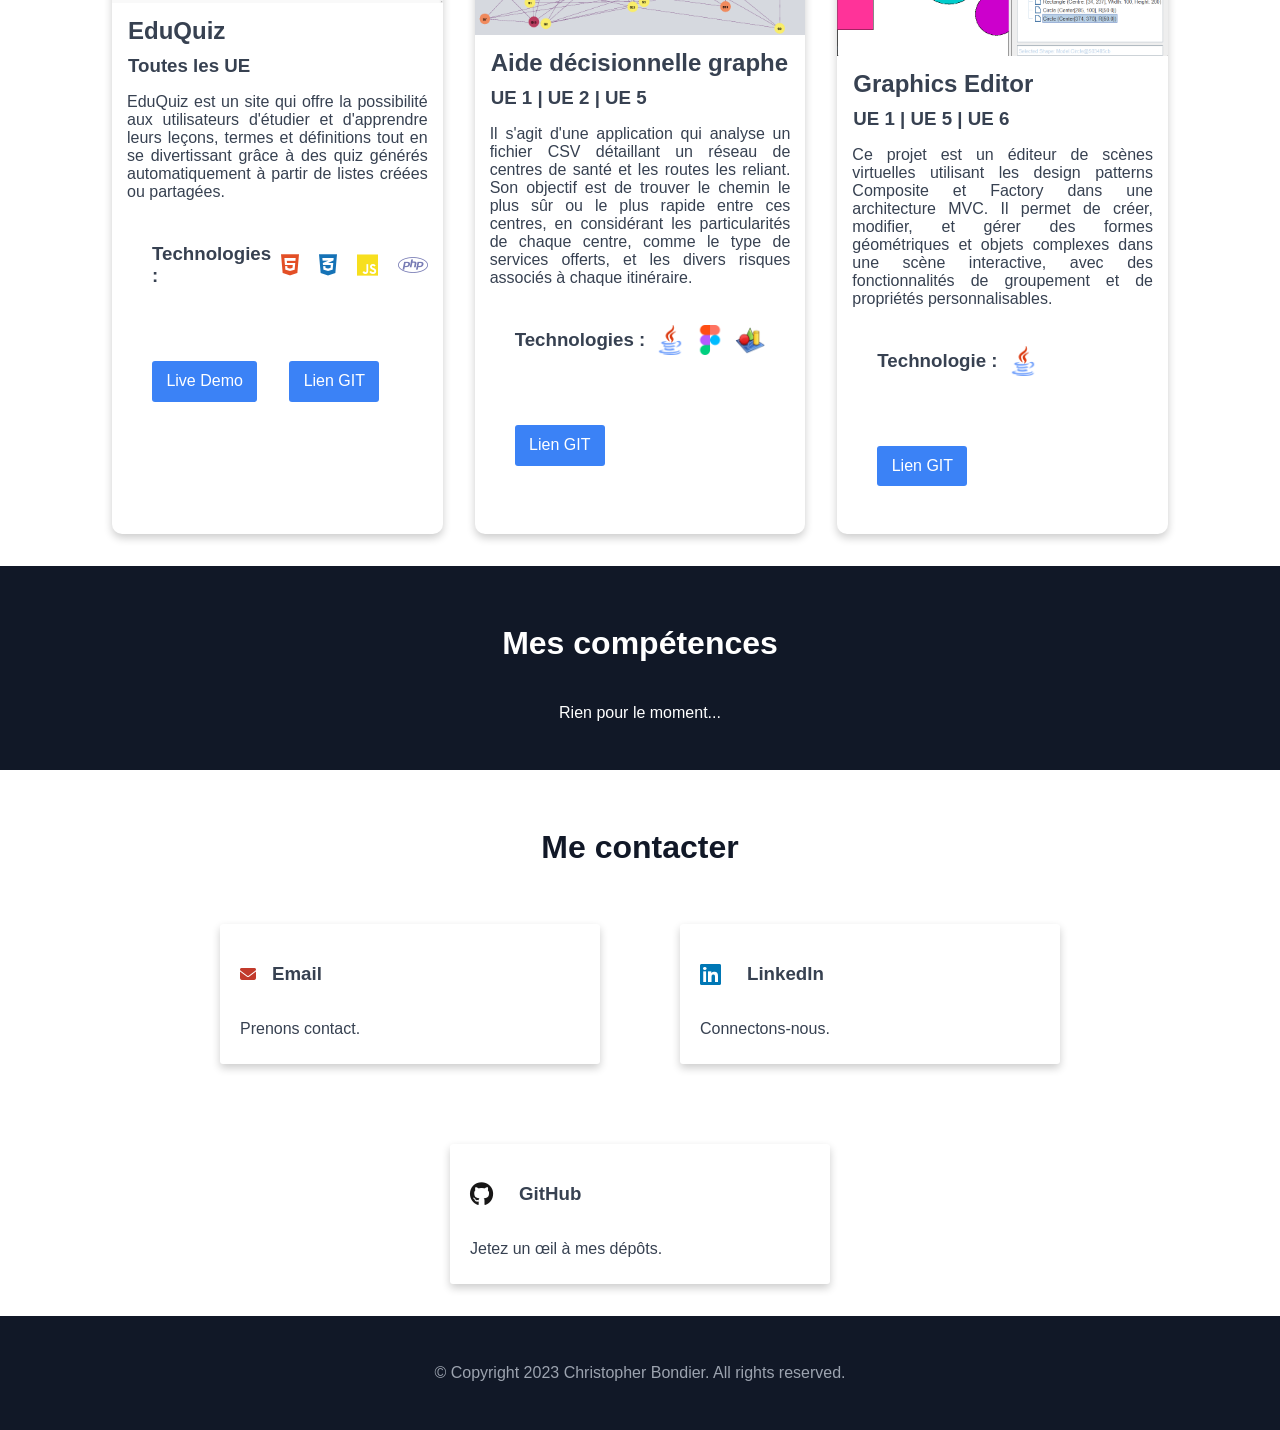
==== commit 4cadae64: "Ajout projets academiques" ====
--- a/portfolio.html
+++ b/portfolio.html
@@ -54,7 +54,7 @@
           <button id="bouton_presentation" class="lien_a_propos">
             À propos de moi
           </button>
-          <button id="me_recruter">Me recruter</button>
+          <button id="me_recruter" class="lien_linkedin">Me recruter</button>
         </div>
       </div>
       <img src="img/moi.png" alt="image de moi" id="presentation_img" />
@@ -113,6 +113,7 @@
             <i class="fa-brands fa-html5 html-icon"></i>
             <i class="fa-brands fa-css3-alt css-icon"></i>
             <i class="fa-brands fa-js js-icon"></i>
+            <i class="fa-brands fa-php php-icon"></i>
           </div>
           <div class="projet_a">
             <a href="https://eduquiz.fun" target="_blank">Live Demo</a>
@@ -126,25 +127,30 @@
         </div>
 
         <div class="projet">
-          <img alt="img du projet" src="img/eduquiz.png" class="projet_img" />
-          <h2>EduQuiz</h2>
-          <h3>Toutes les UE</h3>
-          <p>
-            EduQuiz est un site qui offre la possibilité aux utilisateurs
-            d'étudier et d'apprendre leurs leçons, termes et définitions tout en
-            se divertissant grâce à des quiz générés automatiquement à partir de
-            listes créées ou partagées.
+          <img alt="img du projet" src="img/graphe.png" class="projet_img" />
+          <h2>Aide décisionnelle graphe</h2>
+          <h3>UE 1 | UE 2 | UE 5</h3>
+          <p>
+            Il s'agit d'une application qui analyse un fichier CSV détaillant un
+            réseau de centres de santé et les routes les reliant. Son objectif
+            est de trouver le chemin le plus sûr ou le plus rapide entre ces
+            centres, en considérant les particularités de chaque centre, comme
+            le type de services offerts, et les divers risques associés à chaque
+            itinéraire.
           </p>
           <div class="projet_techno">
             <h3>Technologies :</h3>
-            <i class="fa-brands fa-html5 html-icon"></i>
-            <i class="fa-brands fa-css3-alt css-icon"></i>
-            <i class="fa-brands fa-js js-icon"></i>
+            <img src="img/java.png" class="img_icone" alt="icone java" />
+            <img src="img/figma.png" class="img_icone" alt="icone figma" />
+            <img
+              src="img/poweramc.png"
+              class="img_icone"
+              alt="icone power amc"
+            />
           </div>
           <div class="projet_a">
-            <a href="https://eduquiz.fun" target="_blank">Live Demo</a>
             <a
-              href="https://forge.univ-lyon1.fr/p2200790/sae_s3"
+              href="https://github.com/Nuggets871/SAE-BUT-1---Centre-de-sant-"
               target="_blank"
             >
               Lien GIT</a
@@ -153,25 +159,27 @@
         </div>
 
         <div class="projet">
-          <img alt="img du projet" src="img/eduquiz.png" class="projet_img" />
-          <h2>EduQuiz</h2>
-          <h3>Toutes les UE</h3>
-          <p>
-            EduQuiz est un site qui offre la possibilité aux utilisateurs
-            d'étudier et d'apprendre leurs leçons, termes et définitions tout en
-            se divertissant grâce à des quiz générés automatiquement à partir de
-            listes créées ou partagées.
+          <img
+            alt="img du projet"
+            src="img/shape_editor.png"
+            class="projet_img"
+          />
+          <h2>Graphics Editor</h2>
+          <h3>UE 1 | UE 5 | UE 6</h3>
+          <p>
+            Ce projet est un éditeur de scènes virtuelles utilisant les design
+            patterns Composite et Factory dans une architecture MVC. Il permet
+            de créer, modifier, et gérer des formes géométriques et objets
+            complexes dans une scène interactive, avec des fonctionnalités de
+            groupement et de propriétés personnalisables.
           </p>
           <div class="projet_techno">
-            <h3>Technologies :</h3>
-            <i class="fa-brands fa-html5 html-icon"></i>
-            <i class="fa-brands fa-css3-alt css-icon"></i>
-            <i class="fa-brands fa-js js-icon"></i>
+            <h3>Technologie :</h3>
+            <img src="img/java.png" class="img_icone" alt="icone java" />
           </div>
           <div class="projet_a">
-            <a href="https://eduquiz.fun" target="_blank">Live Demo</a>
             <a
-              href="https://forge.univ-lyon1.fr/p2200790/sae_s3"
+              href="https://github.com/Nuggets871/TP4-Virtual-world"
               target="_blank"
             >
               Lien GIT</a
--- a/style.css
+++ b/style.css
@@ -297,18 +297,6 @@
   color: var(--color-dark-blue);
 }
 
-.html-icon {
-  color: #e34f26;
-}
-
-.css-icon {
-  color: #1572b6;
-}
-
-.js-icon {
-  color: #f7df1e;
-}
-
 #contact {
   display: flex;
   flex-direction: column;
@@ -321,6 +309,8 @@
   display: flex;
   flex-wrap: wrap;
   flex-direction: row;
+  justify-content: center;
+  align-items: center;
   gap: 5rem;
 }
 
@@ -346,18 +336,6 @@
   gap: 1rem;
 }
 
-.email-icon {
-  color: #c23a2b;
-}
-
-.linkedin-icon {
-  color: #0077b5;
-}
-
-.github-icon {
-  color: #181717;
-}
-
 #footer {
   display: flex;
   align-items: center;
@@ -374,6 +352,11 @@
   flex-direction: column;
   justify-content: center;
   align-items: center;
+}
+.img_icone {
+  width: 30px;
+  height: 30px;
+  object-fit: cover;
 }
 
 @media screen and (max-width: 1024px) {
@@ -436,3 +419,41 @@
     gap: 2rem;
   }
 }
+
+/*  ------------  Couleur icone ------------ */
+
+.html-icon {
+  color: #e34f26;
+}
+
+.css-icon {
+  color: #1572b6;
+}
+
+.js-icon {
+  color: #f7df1e;
+}
+
+.email-icon {
+  color: #c23a2b;
+}
+
+.linkedin-icon {
+  color: #0077b5;
+}
+
+.github-icon {
+  color: #181717;
+}
+
+.java-icon {
+  color: #f89820;
+}
+
+.figma-icon {
+  color: #f24e1e;
+}
+
+.php-icon {
+  color: #777bb4;
+}
